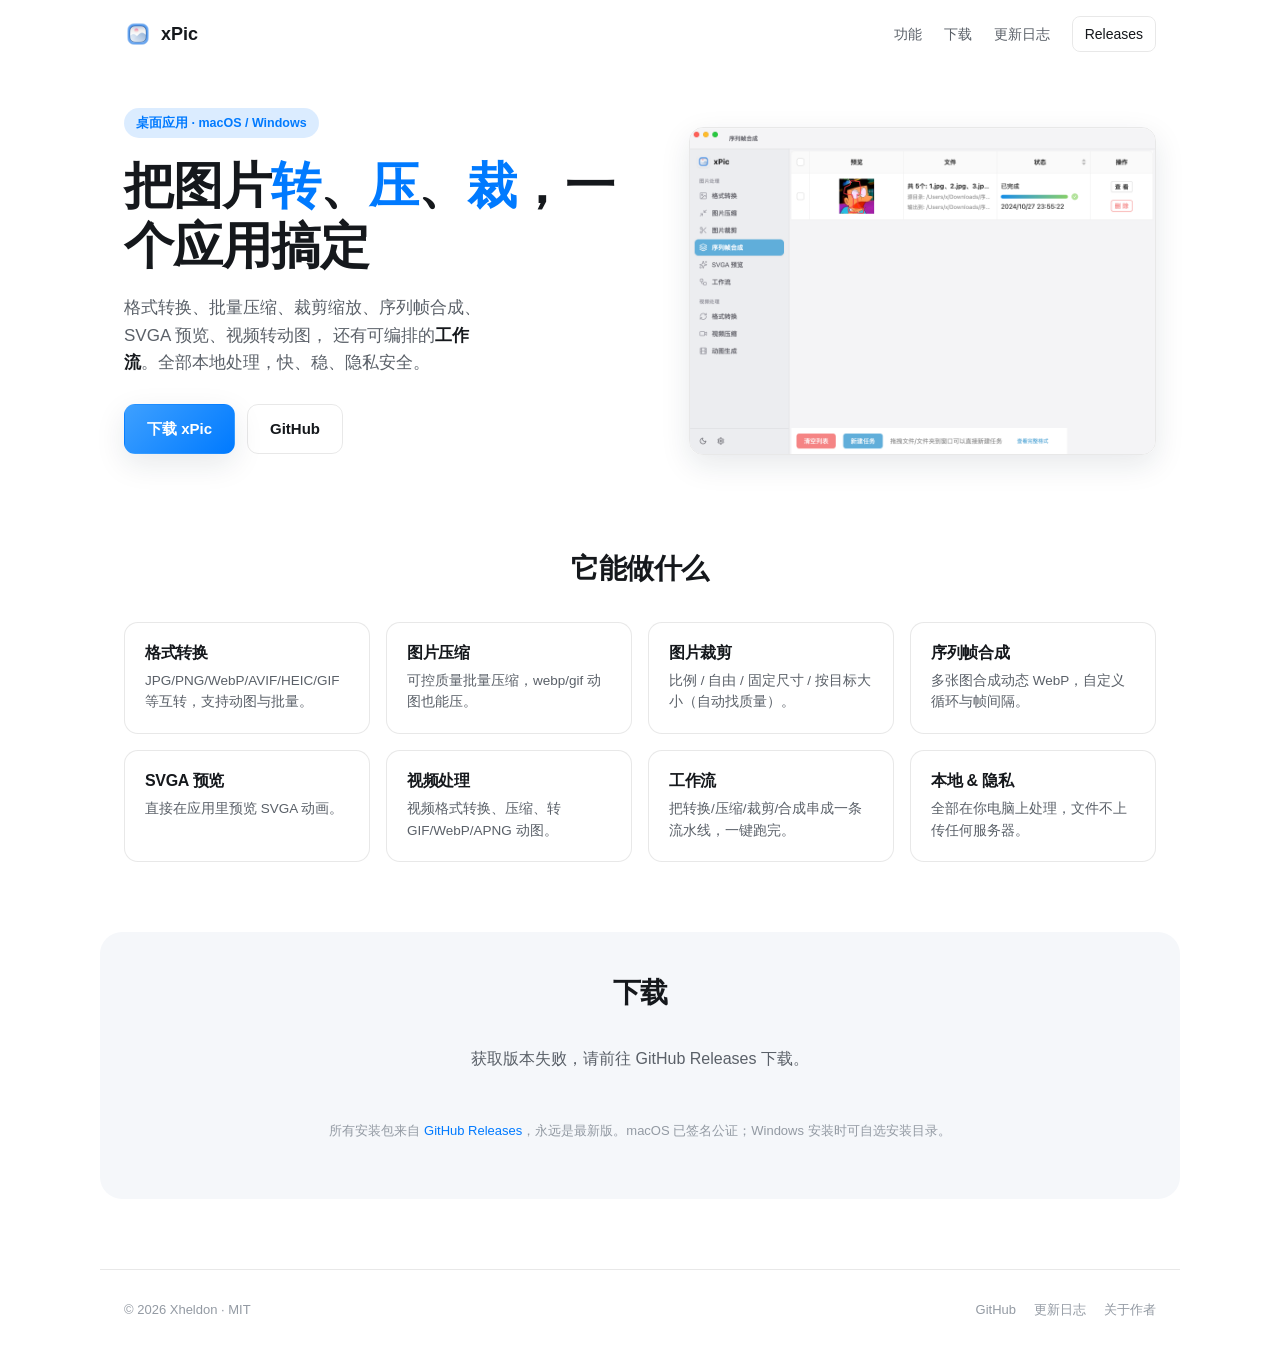
==== index.html @ ffd48d64 "官网迁至仓库根目录(CF Pages 输出目录用 / 即可) Co-Authored-By: Claude Fable 5 <noreply@anthropic.com>" ====
<!doctype html>
<html lang="zh-CN">
  <head>
    <meta charset="UTF-8" />
    <meta name="viewport" content="width=device-width, initial-scale=1.0" />
    <title>xPic — 简洁强大的图片格式转换 / 压缩 / 裁剪工具</title>
    <meta
      name="description"
      content="xPic 是一款 macOS / Windows 桌面应用，支持图片格式转换、压缩、裁剪、序列帧合成、SVGA 预览、视频转动图与工作流，本地处理、快速、隐私安全。"
    />
    <link rel="icon" href="./assets/icon.png" />
    <link rel="stylesheet" href="./style.css" />
  </head>
  <body>
    <header class="nav">
      <a class="brand" href="/">
        <img src="./assets/icon.png" alt="xPic" width="28" height="28" />
        <span>xPic</span>
      </a>
      <nav class="nav-links">
        <a href="#features">功能</a>
        <a href="#download">下载</a>
        <a href="/changelog">更新日志</a>
        <a
          class="nav-gh"
          href="https://github.com/Xheldon/xPic/releases"
          target="_blank"
          rel="noreferrer"
          >Releases</a
        >
      </nav>
    </header>

    <main>
      <section class="hero">
        <div class="hero-copy">
          <div class="badge" id="version-badge">桌面应用 · macOS / Windows</div>
          <h1>把图片<em>转</em>、<em>压</em>、<em>裁</em>，一个应用搞定</h1>
          <p class="lead">
            格式转换、批量压缩、裁剪缩放、序列帧合成、SVGA 预览、视频转动图，
            还有可编排的<strong>工作流</strong>。全部本地处理，快、稳、隐私安全。
          </p>
          <div class="cta" id="download-top">
            <a class="btn btn-primary" id="primary-dl" href="#download">
              下载 xPic
            </a>
            <a
              class="btn btn-ghost"
              href="https://github.com/Xheldon/xPic"
              target="_blank"
              rel="noreferrer"
              >GitHub</a
            >
          </div>
          <div class="cta-sub" id="primary-dl-sub"></div>
        </div>
        <div class="hero-shot">
          <img
            src="./assets/screenshot.png"
            alt="xPic 界面截图"
            onerror="this.style.display='none'"
          />
        </div>
      </section>

      <section id="features" class="features">
        <h2>它能做什么</h2>
        <div class="grid">
          <div class="card"><h3>格式转换</h3><p>JPG/PNG/WebP/AVIF/HEIC/GIF 等互转，支持动图与批量。</p></div>
          <div class="card"><h3>图片压缩</h3><p>可控质量批量压缩，webp/gif 动图也能压。</p></div>
          <div class="card"><h3>图片裁剪</h3><p>比例 / 自由 / 固定尺寸 / 按目标大小（自动找质量）。</p></div>
          <div class="card"><h3>序列帧合成</h3><p>多张图合成动态 WebP，自定义循环与帧间隔。</p></div>
          <div class="card"><h3>SVGA 预览</h3><p>直接在应用里预览 SVGA 动画。</p></div>
          <div class="card"><h3>视频处理</h3><p>视频格式转换、压缩、转 GIF/WebP/APNG 动图。</p></div>
          <div class="card"><h3>工作流</h3><p>把转换/压缩/裁剪/合成串成一条流水线，一键跑完。</p></div>
          <div class="card"><h3>本地 &amp; 隐私</h3><p>全部在你电脑上处理，文件不上传任何服务器。</p></div>
        </div>
      </section>

      <section id="download" class="download">
        <h2>下载</h2>
        <p class="download-hint" id="download-version">正在获取最新版本…</p>
        <div class="dl-grid" id="dl-grid">
          <!-- 下载按钮由 JS 从 GitHub Releases API 注入 -->
        </div>
        <p class="download-foot">
          所有安装包来自
          <a
            href="https://github.com/Xheldon/xPic/releases/latest"
            target="_blank"
            rel="noreferrer"
            >GitHub Releases</a
          >，永远是最新版。macOS 已签名公证；Windows 安装时可自选安装目录。
        </p>
      </section>
    </main>

    <footer class="foot">
      <span>© <span id="year"></span> Xheldon · MIT</span>
      <span class="foot-links">
        <a href="https://github.com/Xheldon/xPic" target="_blank" rel="noreferrer">GitHub</a>
        <a href="/changelog">更新日志</a>
        <a href="https://www.xheldon.com/about/" target="_blank" rel="noreferrer">关于作者</a>
      </span>
    </footer>

    <script type="module" src="./app.js"></script>
  </body>
</html>
---- style.css ----
/* xPic 官网样式 —— 与桌面应用同一套设计语言（accent #007aff），明暗自适应。 */
:root {
  --bg: #ffffff;
  --bg-soft: #f5f7fa;
  --bg-card: #ffffff;
  --text-1: #15181c;
  --text-2: #5a6068;
  --text-3: #939aa3;
  --border: rgba(0, 0, 0, 0.09);
  --accent: #007aff;
  --accent-2: #3ea0ff;
  --accent-fg: #ffffff;
  --shadow: 0 10px 30px rgba(20, 40, 60, 0.1);
  --radius: 14px;
  --maxw: 1080px;
  --font: -apple-system, BlinkMacSystemFont, 'Segoe UI', Roboto, Helvetica, Arial,
    'PingFang SC', 'Microsoft YaHei', sans-serif;
}
@media (prefers-color-scheme: dark) {
  :root {
    --bg: #0f1216;
    --bg-soft: #14181d;
    --bg-card: #181d23;
    --text-1: #eef1f4;
    --text-2: #a3acb6;
    --text-3: #6b747e;
    --border: rgba(255, 255, 255, 0.1);
    --accent: #0a84ff;
    --accent-2: #4aa3ff;
    --accent-fg: #0a0d10;
    --shadow: 0 10px 30px rgba(0, 0, 0, 0.5);
  }
}

* { box-sizing: border-box; }
html { scroll-behavior: smooth; }
body {
  margin: 0;
  font-family: var(--font);
  color: var(--text-1);
  background: var(--bg);
  line-height: 1.6;
  -webkit-font-smoothing: antialiased;
}
a { color: inherit; text-decoration: none; }
h1, h2, h3 { line-height: 1.2; letter-spacing: -0.02em; }

/* ---- nav ---- */
.nav {
  position: sticky;
  top: 0;
  z-index: 10;
  display: flex;
  align-items: center;
  justify-content: space-between;
  max-width: var(--maxw);
  margin: 0 auto;
  padding: 16px 24px;
  backdrop-filter: saturate(180%) blur(12px);
}
.brand { display: flex; align-items: center; gap: 9px; font-weight: 800; font-size: 18px; }
.brand img { border-radius: 7px; }
.nav-links { display: flex; align-items: center; gap: 22px; font-size: 14px; color: var(--text-2); }
.nav-links a:hover { color: var(--text-1); }
.nav-gh {
  padding: 6px 12px;
  border: 1px solid var(--border);
  border-radius: 8px;
  color: var(--text-1) !important;
}
.nav-gh:hover { border-color: var(--accent); }

/* ---- hero ---- */
.hero {
  max-width: var(--maxw);
  margin: 40px auto 20px;
  padding: 0 24px;
  display: grid;
  grid-template-columns: 1.05fr 0.95fr;
  gap: 48px;
  align-items: center;
}
.badge {
  display: inline-block;
  font-size: 12.5px;
  font-weight: 600;
  color: var(--accent);
  background: color-mix(in srgb, var(--accent) 14%, transparent);
  padding: 5px 12px;
  border-radius: 999px;
  margin-bottom: 18px;
}
.hero h1 { font-size: clamp(32px, 5vw, 50px); font-weight: 850; margin: 0 0 18px; }
.hero h1 em { font-style: normal; color: var(--accent); }
.lead { font-size: 17px; color: var(--text-2); margin: 0 0 28px; max-width: 38ch; }
.lead strong { color: var(--text-1); }
.cta { display: flex; gap: 12px; flex-wrap: wrap; }
.cta-sub { margin-top: 10px; font-size: 12.5px; color: var(--text-3); min-height: 18px; }

.btn {
  display: inline-flex;
  align-items: center;
  gap: 8px;
  padding: 12px 22px;
  border-radius: 11px;
  font-weight: 650;
  font-size: 15px;
  border: 1px solid transparent;
  cursor: pointer;
  transition: transform 0.06s ease, box-shadow 0.2s, background 0.2s, border-color 0.2s;
}
.btn:active { transform: translateY(1px); }
.btn-primary {
  background: linear-gradient(135deg, var(--accent-2), var(--accent));
  color: var(--accent-fg);
  box-shadow: var(--shadow);
}
.btn-primary:hover { box-shadow: 0 14px 36px color-mix(in srgb, var(--accent) 40%, transparent); }
.btn-ghost { background: transparent; border-color: var(--border); color: var(--text-1); }
.btn-ghost:hover { border-color: var(--accent); }

.hero-shot img {
  width: 100%;
  border-radius: var(--radius);
  border: 1px solid var(--border);
  box-shadow: var(--shadow);
}

/* ---- features ---- */
.features { max-width: var(--maxw); margin: 70px auto; padding: 0 24px; }
.features h2, .download h2 { font-size: 28px; text-align: center; margin: 0 0 36px; }
.grid {
  display: grid;
  grid-template-columns: repeat(4, 1fr);
  gap: 16px;
}
.card {
  background: var(--bg-card);
  border: 1px solid var(--border);
  border-radius: var(--radius);
  padding: 20px;
  transition: transform 0.15s, border-color 0.15s;
}
.card:hover { transform: translateY(-3px); border-color: var(--accent); }
.card h3 { font-size: 16px; margin: 0 0 8px; }
.card p { font-size: 13.5px; color: var(--text-2); margin: 0; }

/* ---- download ---- */
.download {
  max-width: var(--maxw);
  margin: 70px auto;
  padding: 44px 24px;
  text-align: center;
  background: var(--bg-soft);
  border-radius: 22px;
}
.download-hint { color: var(--text-2); margin: 0 0 24px; }
.dl-grid {
  display: flex;
  flex-wrap: wrap;
  gap: 12px;
  justify-content: center;
  max-width: 640px;
  margin: 0 auto;
}
.dl-grid .btn { min-width: 220px; justify-content: center; }
.dl-grid .dl-arch { font-weight: 500; color: var(--text-3); font-size: 12px; }
.download-foot { margin-top: 26px; font-size: 13px; color: var(--text-3); }
.download-foot a { color: var(--accent); }

/* ---- footer ---- */
.foot {
  max-width: var(--maxw);
  margin: 0 auto;
  padding: 30px 24px 50px;
  display: flex;
  justify-content: space-between;
  align-items: center;
  flex-wrap: wrap;
  gap: 12px;
  font-size: 13px;
  color: var(--text-3);
  border-top: 1px solid var(--border);
}
.foot-links { display: flex; gap: 18px; }
.foot-links a:hover { color: var(--accent); }

/* ---- responsive ---- */
@media (max-width: 880px) {
  .hero { grid-template-columns: 1fr; gap: 28px; margin-top: 24px; }
  .hero-shot { order: -1; }
  .grid { grid-template-columns: repeat(2, 1fr); }
}
@media (max-width: 520px) {
  .nav-links a:not(.nav-gh) { display: none; }
  .grid { grid-template-columns: 1fr; }
}
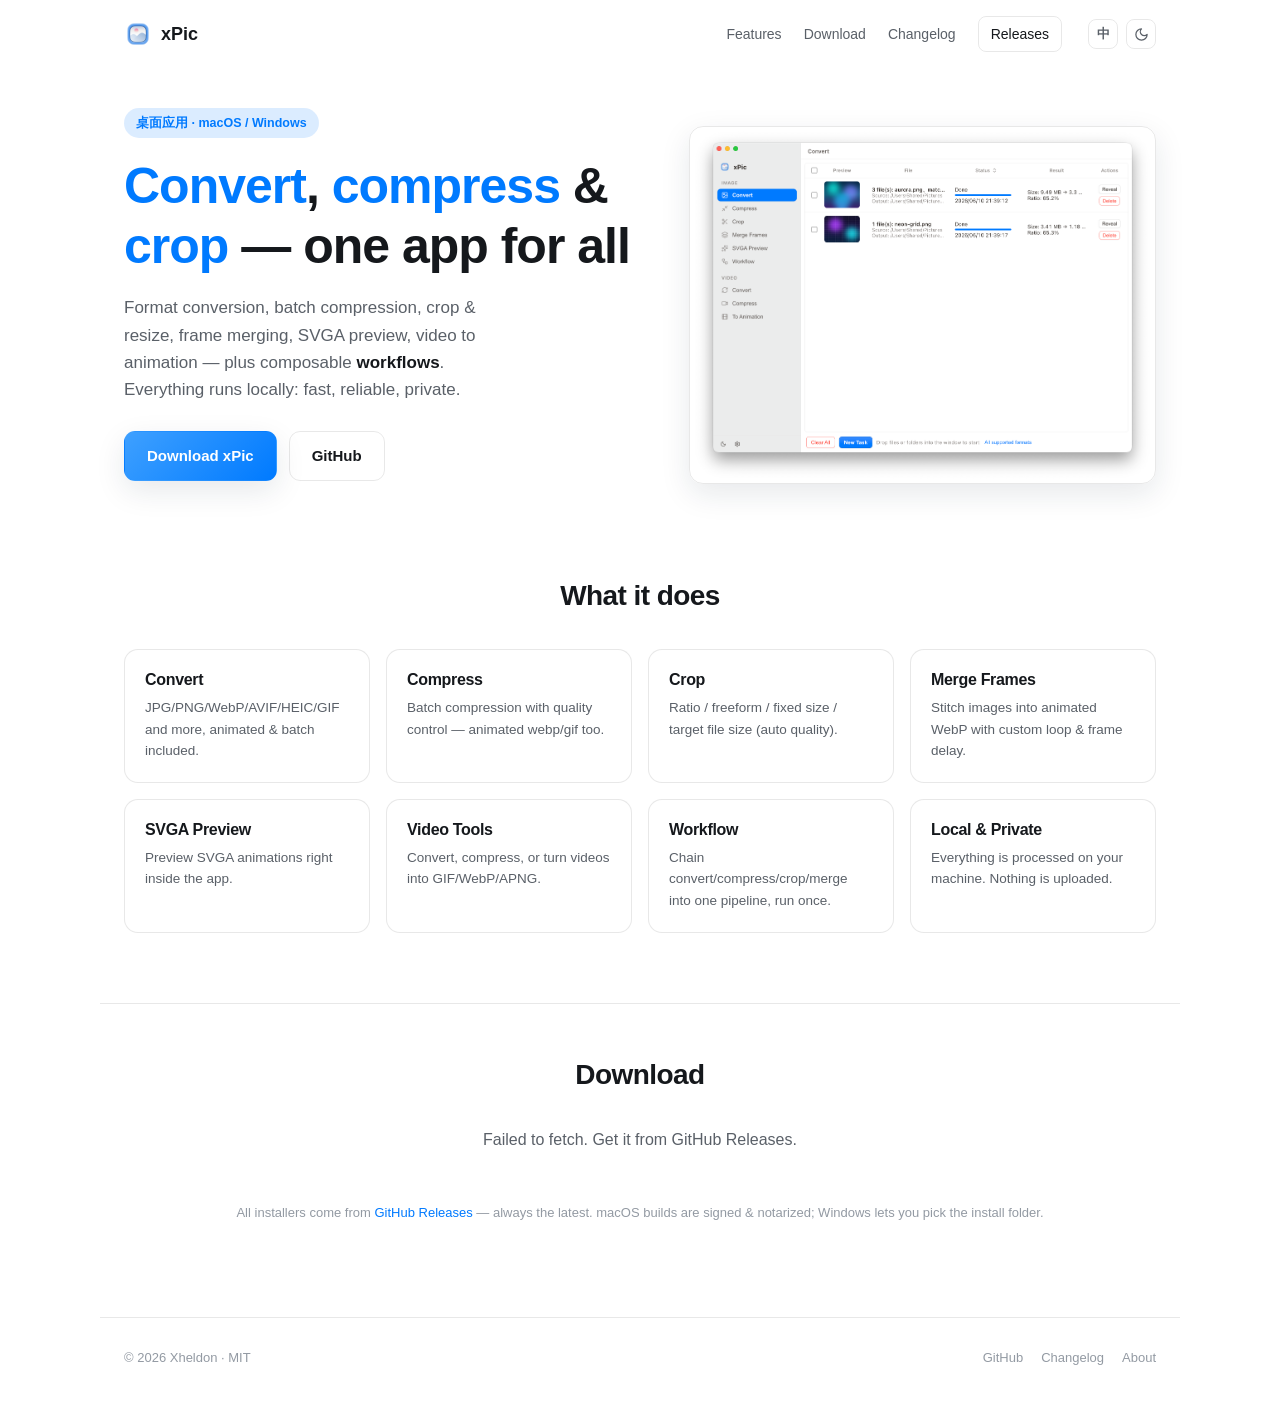
==== commit 1870d36e: "官网: 暗黑模式 + 中英切换 + 截图跟随主题语言(四变体) + 下载区去色块 - 新设计四变体截图(浅/深 × 中/英,新版 Finder 式悬浮侧栏界面,演示数据),   hero 截图随站点主" ====
--- a/index.html
+++ b/index.html
@@ -9,6 +9,16 @@
       content="xPic 是一款 macOS / Windows 桌面应用，支持图片格式转换、压缩、裁剪、序列帧合成、SVGA 预览、视频转动图与工作流，本地处理、快速、隐私安全。"
     />
     <link rel="icon" href="./assets/icon.png" />
+    <!-- 在 CSS 生效前按 localStorage/系统设置主题，避免首屏闪烁 -->
+    <script>
+      (function () {
+        var t = localStorage.getItem('xpic-site-theme');
+        if (t !== 'light' && t !== 'dark') {
+          t = matchMedia('(prefers-color-scheme: dark)').matches ? 'dark' : 'light';
+        }
+        document.documentElement.setAttribute('data-theme', t);
+      })();
+    </script>
     <link rel="stylesheet" href="./style.css" />
   </head>
   <body>
@@ -18,9 +28,9 @@
         <span>xPic</span>
       </a>
       <nav class="nav-links">
-        <a href="#features">功能</a>
-        <a href="#download">下载</a>
-        <a href="/changelog">更新日志</a>
+        <a href="#features" data-i18n="nav.features">功能</a>
+        <a href="#download" data-i18n="nav.download">下载</a>
+        <a href="/changelog" data-i18n="nav.changelog">更新日志</a>
         <a
           class="nav-gh"
           href="https://github.com/Xheldon/xPic/releases"
@@ -28,6 +38,10 @@
           rel="noreferrer"
           >Releases</a
         >
+        <span class="nav-actions">
+          <button type="button" class="icon-btn" id="lang-toggle" title="中 / EN">EN</button>
+          <button type="button" class="icon-btn" id="theme-toggle" aria-label="theme"></button>
+        </span>
       </nav>
     </header>
 
@@ -35,13 +49,13 @@
       <section class="hero">
         <div class="hero-copy">
           <div class="badge" id="version-badge">桌面应用 · macOS / Windows</div>
-          <h1>把图片<em>转</em>、<em>压</em>、<em>裁</em>，一个应用搞定</h1>
-          <p class="lead">
+          <h1 data-i18n="hero.title">把图片<em>转</em>、<em>压</em>、<em>裁</em>，一个应用搞定</h1>
+          <p class="lead" data-i18n="hero.lead">
             格式转换、批量压缩、裁剪缩放、序列帧合成、SVGA 预览、视频转动图，
             还有可编排的<strong>工作流</strong>。全部本地处理，快、稳、隐私安全。
           </p>
           <div class="cta" id="download-top">
-            <a class="btn btn-primary" id="primary-dl" href="#download">
+            <a class="btn btn-primary" id="primary-dl" href="#download" data-i18n="hero.download">
               下载 xPic
             </a>
             <a
@@ -56,34 +70,35 @@
         </div>
         <div class="hero-shot">
           <img
-            src="./assets/screenshot.png"
-            alt="xPic 界面截图"
+            id="hero-shot"
+            src="./assets/screenshot-light-zh.png"
+            alt="xPic"
             onerror="this.style.display='none'"
           />
         </div>
       </section>
 
       <section id="features" class="features">
-        <h2>它能做什么</h2>
+        <h2 data-i18n="features.title">它能做什么</h2>
         <div class="grid">
-          <div class="card"><h3>格式转换</h3><p>JPG/PNG/WebP/AVIF/HEIC/GIF 等互转，支持动图与批量。</p></div>
-          <div class="card"><h3>图片压缩</h3><p>可控质量批量压缩，webp/gif 动图也能压。</p></div>
-          <div class="card"><h3>图片裁剪</h3><p>比例 / 自由 / 固定尺寸 / 按目标大小（自动找质量）。</p></div>
-          <div class="card"><h3>序列帧合成</h3><p>多张图合成动态 WebP，自定义循环与帧间隔。</p></div>
-          <div class="card"><h3>SVGA 预览</h3><p>直接在应用里预览 SVGA 动画。</p></div>
-          <div class="card"><h3>视频处理</h3><p>视频格式转换、压缩、转 GIF/WebP/APNG 动图。</p></div>
-          <div class="card"><h3>工作流</h3><p>把转换/压缩/裁剪/合成串成一条流水线，一键跑完。</p></div>
-          <div class="card"><h3>本地 &amp; 隐私</h3><p>全部在你电脑上处理，文件不上传任何服务器。</p></div>
+          <div class="card"><h3 data-i18n="f.convert">格式转换</h3><p data-i18n="f.convert.d">JPG/PNG/WebP/AVIF/HEIC/GIF 等互转，支持动图与批量。</p></div>
+          <div class="card"><h3 data-i18n="f.compress">图片压缩</h3><p data-i18n="f.compress.d">可控质量批量压缩，webp/gif 动图也能压。</p></div>
+          <div class="card"><h3 data-i18n="f.crop">图片裁剪</h3><p data-i18n="f.crop.d">比例 / 自由 / 固定尺寸 / 按目标大小（自动找质量）。</p></div>
+          <div class="card"><h3 data-i18n="f.merge">序列帧合成</h3><p data-i18n="f.merge.d">多张图合成动态 WebP，自定义循环与帧间隔。</p></div>
+          <div class="card"><h3 data-i18n="f.svga">SVGA 预览</h3><p data-i18n="f.svga.d">直接在应用里预览 SVGA 动画。</p></div>
+          <div class="card"><h3 data-i18n="f.video">视频处理</h3><p data-i18n="f.video.d">视频格式转换、压缩、转 GIF/WebP/APNG 动图。</p></div>
+          <div class="card"><h3 data-i18n="f.workflow">工作流</h3><p data-i18n="f.workflow.d">把转换/压缩/裁剪/合成串成一条流水线，一键跑完。</p></div>
+          <div class="card"><h3 data-i18n="f.local">本地 &amp; 隐私</h3><p data-i18n="f.local.d">全部在你电脑上处理，文件不上传任何服务器。</p></div>
         </div>
       </section>
 
       <section id="download" class="download">
-        <h2>下载</h2>
+        <h2 data-i18n="dl.title">下载</h2>
         <p class="download-hint" id="download-version">正在获取最新版本…</p>
         <div class="dl-grid" id="dl-grid">
           <!-- 下载按钮由 JS 从 GitHub Releases API 注入 -->
         </div>
-        <p class="download-foot">
+        <p class="download-foot" data-i18n="dl.foot">
           所有安装包来自
           <a
             href="https://github.com/Xheldon/xPic/releases/latest"
@@ -99,8 +114,8 @@
       <span>© <span id="year"></span> Xheldon · MIT</span>
       <span class="foot-links">
         <a href="https://github.com/Xheldon/xPic" target="_blank" rel="noreferrer">GitHub</a>
-        <a href="/changelog">更新日志</a>
-        <a href="https://www.xheldon.com/about/" target="_blank" rel="noreferrer">关于作者</a>
+        <a href="/changelog" data-i18n="nav.changelog">更新日志</a>
+        <a href="https://www.xheldon.com/about/" target="_blank" rel="noreferrer" data-i18n="nav.about">关于作者</a>
       </span>
     </footer>
 
--- a/style.css
+++ b/style.css
@@ -1,5 +1,7 @@
-/* xPic 官网样式 —— 与桌面应用同一套设计语言（accent #007aff），明暗自适应。 */
-:root {
+/* xPic 官网样式 —— 与桌面应用同一套设计语言（accent #007aff）。
+   主题由 [data-theme] 控制（头部内联脚本按 localStorage/系统尽早设置，避免闪烁）。 */
+:root,
+:root[data-theme='light'] {
   --bg: #ffffff;
   --bg-soft: #f5f7fa;
   --bg-card: #ffffff;
@@ -16,20 +18,18 @@
   --font: -apple-system, BlinkMacSystemFont, 'Segoe UI', Roboto, Helvetica, Arial,
     'PingFang SC', 'Microsoft YaHei', sans-serif;
 }
-@media (prefers-color-scheme: dark) {
-  :root {
-    --bg: #0f1216;
-    --bg-soft: #14181d;
-    --bg-card: #181d23;
-    --text-1: #eef1f4;
-    --text-2: #a3acb6;
-    --text-3: #6b747e;
-    --border: rgba(255, 255, 255, 0.1);
-    --accent: #0a84ff;
-    --accent-2: #4aa3ff;
-    --accent-fg: #0a0d10;
-    --shadow: 0 10px 30px rgba(0, 0, 0, 0.5);
-  }
+:root[data-theme='dark'] {
+  --bg: #0f1216;
+  --bg-soft: #14181d;
+  --bg-card: #181d23;
+  --text-1: #eef1f4;
+  --text-2: #a3acb6;
+  --text-3: #6b747e;
+  --border: rgba(255, 255, 255, 0.1);
+  --accent: #0a84ff;
+  --accent-2: #4aa3ff;
+  --accent-fg: #0a0d10;
+  --shadow: 0 10px 30px rgba(0, 0, 0, 0.5);
 }
 
 * { box-sizing: border-box; }
@@ -70,6 +70,27 @@
 }
 .nav-gh:hover { border-color: var(--accent); }
 
+/* 主题 / 语言切换 */
+.nav-actions { display: flex; align-items: center; gap: 8px; margin-left: 4px; }
+.icon-btn {
+  display: inline-flex;
+  align-items: center;
+  justify-content: center;
+  width: 30px;
+  height: 30px;
+  padding: 0;
+  border: 1px solid var(--border);
+  border-radius: 8px;
+  background: transparent;
+  color: var(--text-2);
+  font: inherit;
+  font-size: 12.5px;
+  font-weight: 650;
+  cursor: pointer;
+  transition: color 0.15s, border-color 0.15s;
+}
+.icon-btn:hover { color: var(--text-1); border-color: var(--accent); }
+
 /* ---- hero ---- */
 .hero {
   max-width: var(--maxw);
@@ -145,14 +166,13 @@
 .card h3 { font-size: 16px; margin: 0 0 8px; }
 .card p { font-size: 13.5px; color: var(--text-2); margin: 0; }
 
-/* ---- download ---- */
+/* ---- download ----（无底色色块：留白 + 发丝分隔线，更克制） */
 .download {
   max-width: var(--maxw);
   margin: 70px auto;
-  padding: 44px 24px;
+  padding: 54px 24px 10px;
   text-align: center;
-  background: var(--bg-soft);
-  border-radius: 22px;
+  border-top: 1px solid var(--border);
 }
 .download-hint { color: var(--text-2); margin: 0 0 24px; }
 .dl-grid {
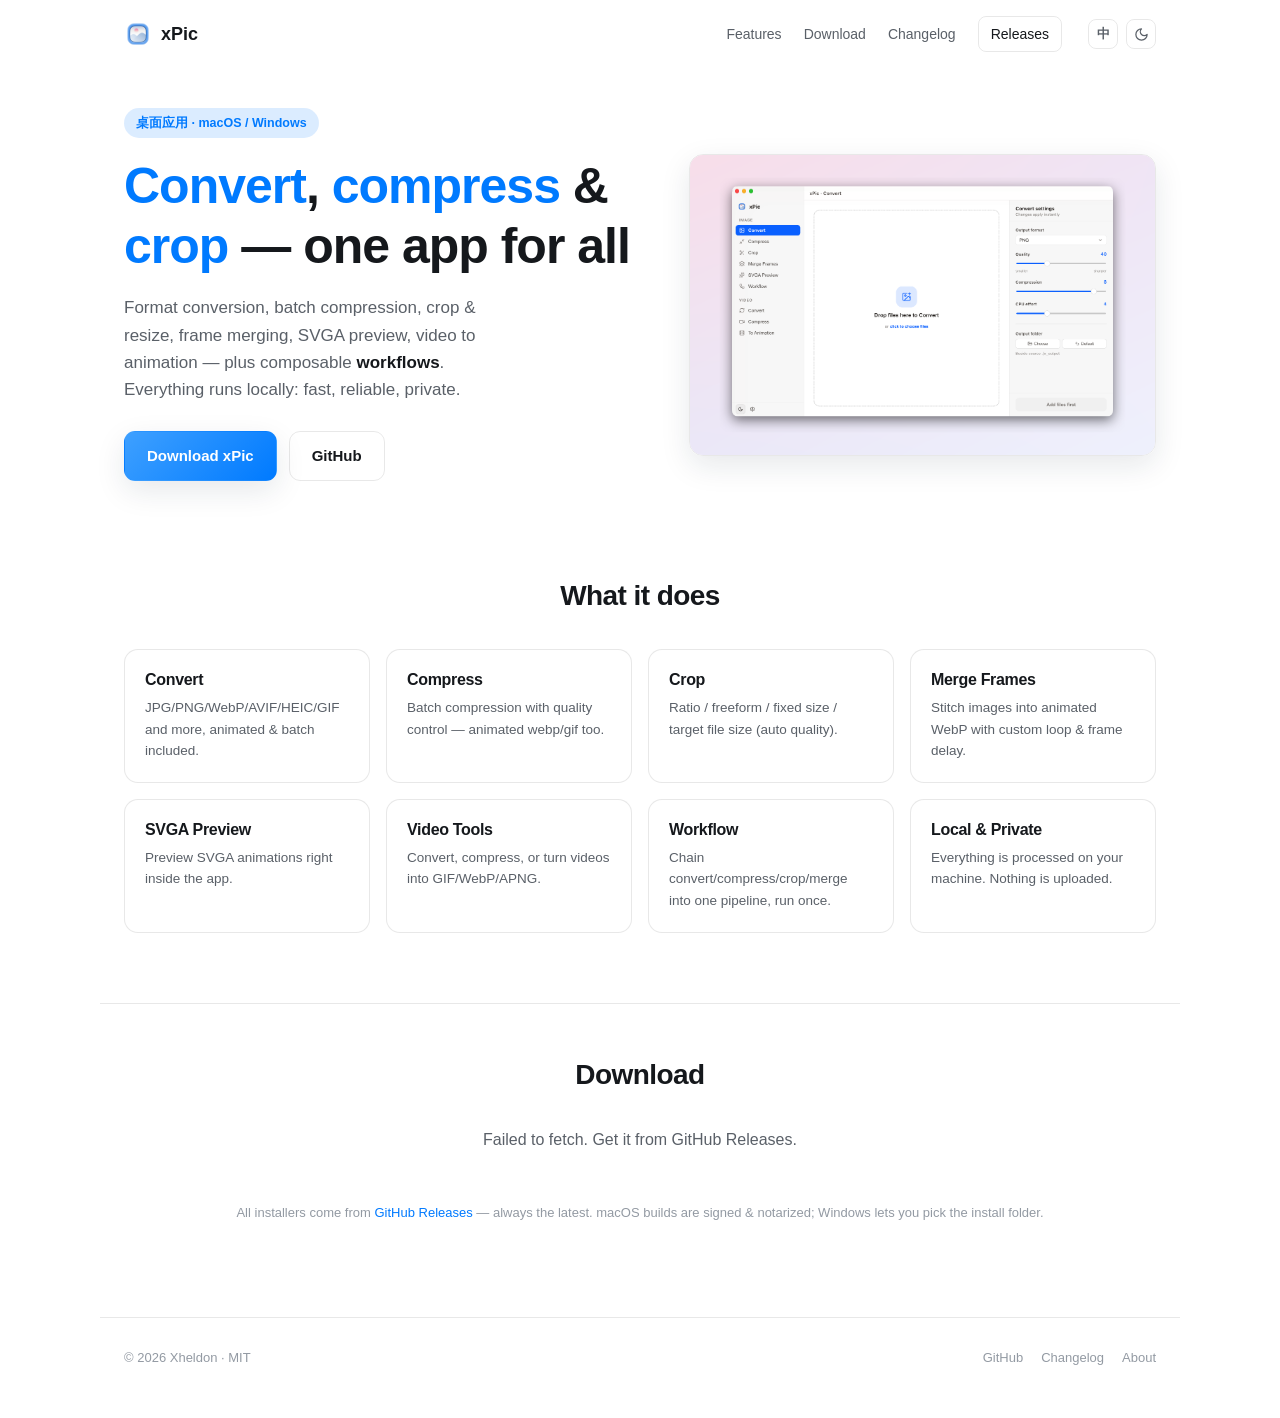
==== commit a9ebd756: "官网: 补 canonical、绝对 Open Graph 与 sitemap/robots 线上首页和更新日志没有 canonical / OG，sitemap.xml 为 404，robots.t" ====
--- a/index.html
+++ b/index.html
@@ -8,6 +8,28 @@
       name="description"
       content="xPic 是一款 macOS / Windows 桌面应用，支持图片格式转换、压缩、裁剪、序列帧合成、SVGA 预览、视频转动图与工作流，本地处理、快速、隐私安全。"
     />
+    <link rel="canonical" href="https://xpic.xheldon.com/" />
+    <meta property="og:type" content="website" />
+    <meta property="og:site_name" content="xPic" />
+    <meta property="og:locale" content="zh_CN" />
+    <meta property="og:locale:alternate" content="en_US" />
+    <meta property="og:title" content="xPic — 简洁强大的图片格式转换 / 压缩 / 裁剪工具" />
+    <meta
+      property="og:description"
+      content="xPic 是一款 macOS / Windows 桌面应用，支持图片格式转换、压缩、裁剪、序列帧合成、SVGA 预览、视频转动图与工作流，本地处理、快速、隐私安全。"
+    />
+    <meta property="og:url" content="https://xpic.xheldon.com/" />
+    <meta property="og:image" content="https://xpic.xheldon.com/assets/screenshot-light-zh.png" />
+    <meta property="og:image:alt" content="xPic 桌面应用界面" />
+    <meta property="og:image:width" content="2652" />
+    <meta property="og:image:height" content="1714" />
+    <meta name="twitter:card" content="summary_large_image" />
+    <meta name="twitter:title" content="xPic — 简洁强大的图片格式转换 / 压缩 / 裁剪工具" />
+    <meta
+      name="twitter:description"
+      content="xPic 是一款 macOS / Windows 桌面应用，支持图片格式转换、压缩、裁剪、序列帧合成、SVGA 预览、视频转动图与工作流，本地处理、快速、隐私安全。"
+    />
+    <meta name="twitter:image" content="https://xpic.xheldon.com/assets/screenshot-light-zh.png" />
     <link rel="icon" href="./assets/icon.png" />
     <!-- 在 CSS 生效前按 localStorage/系统设置主题，避免首屏闪烁 -->
     <script>
